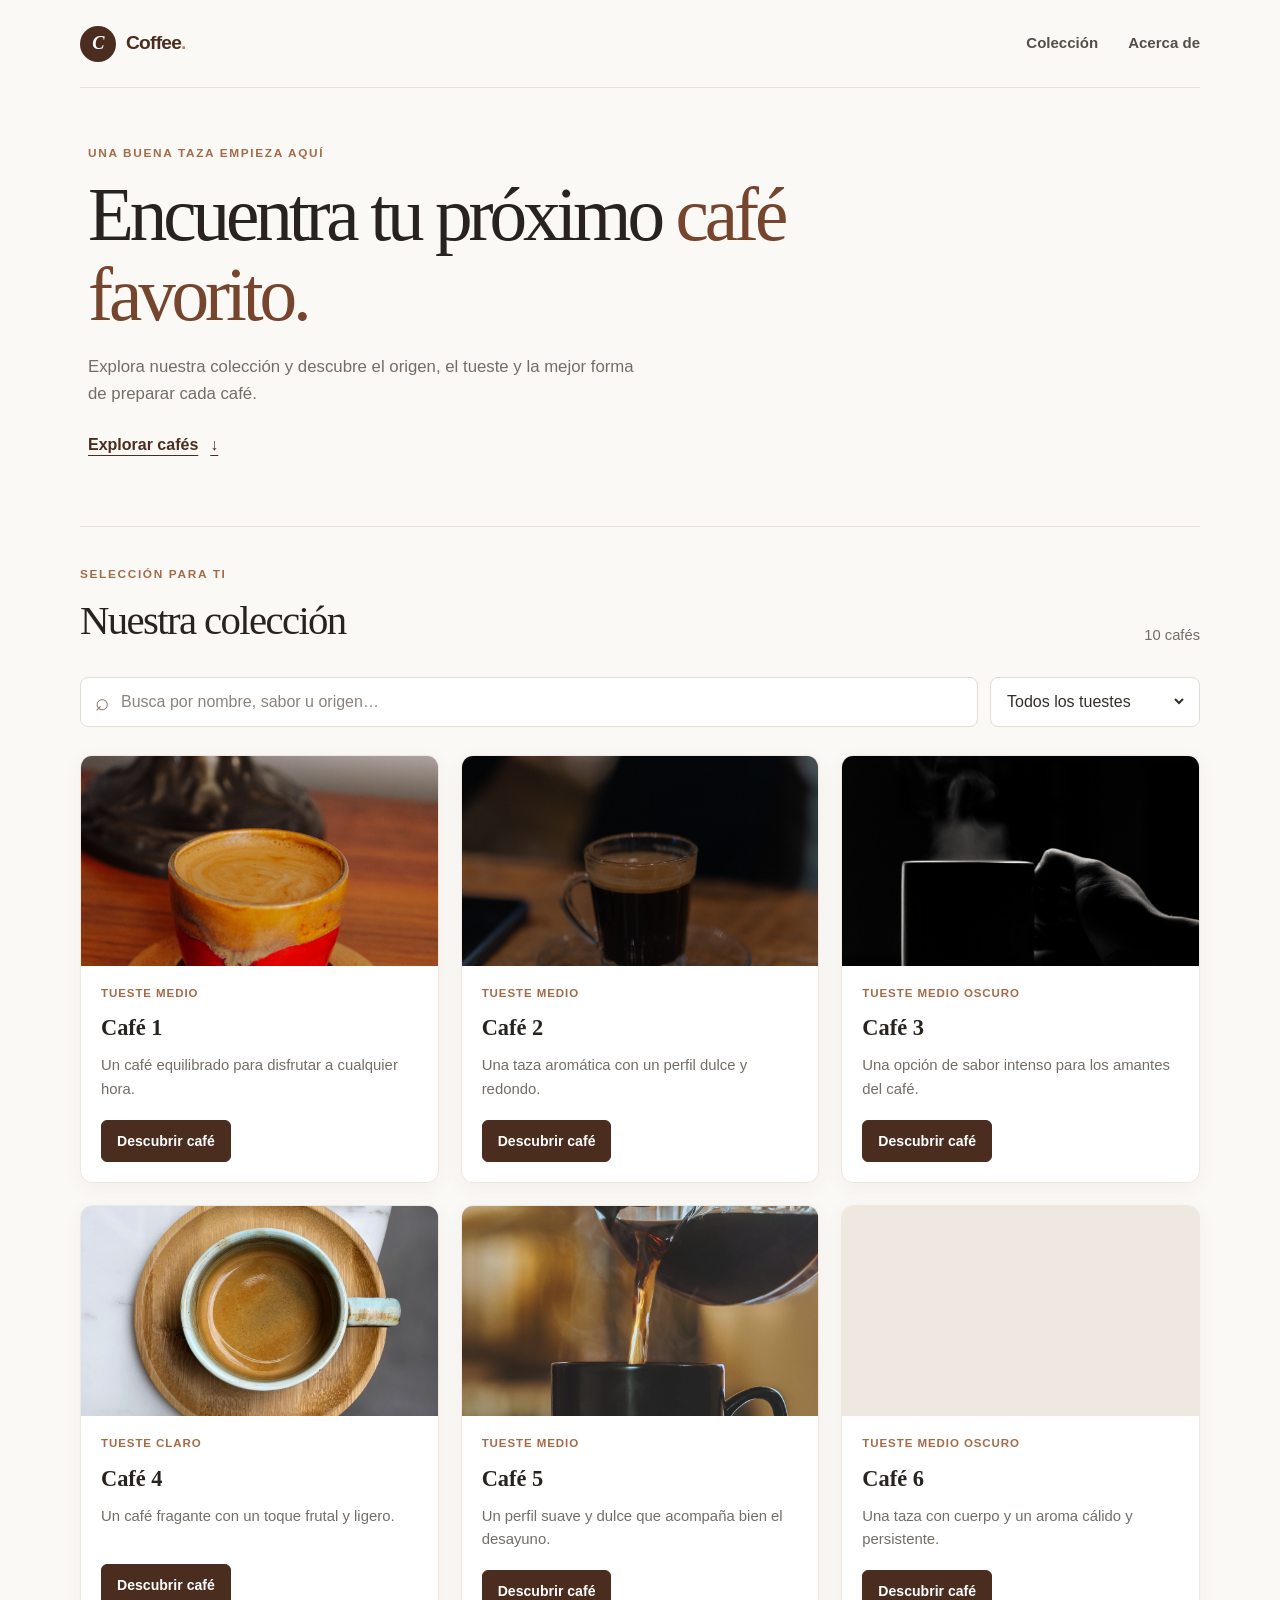
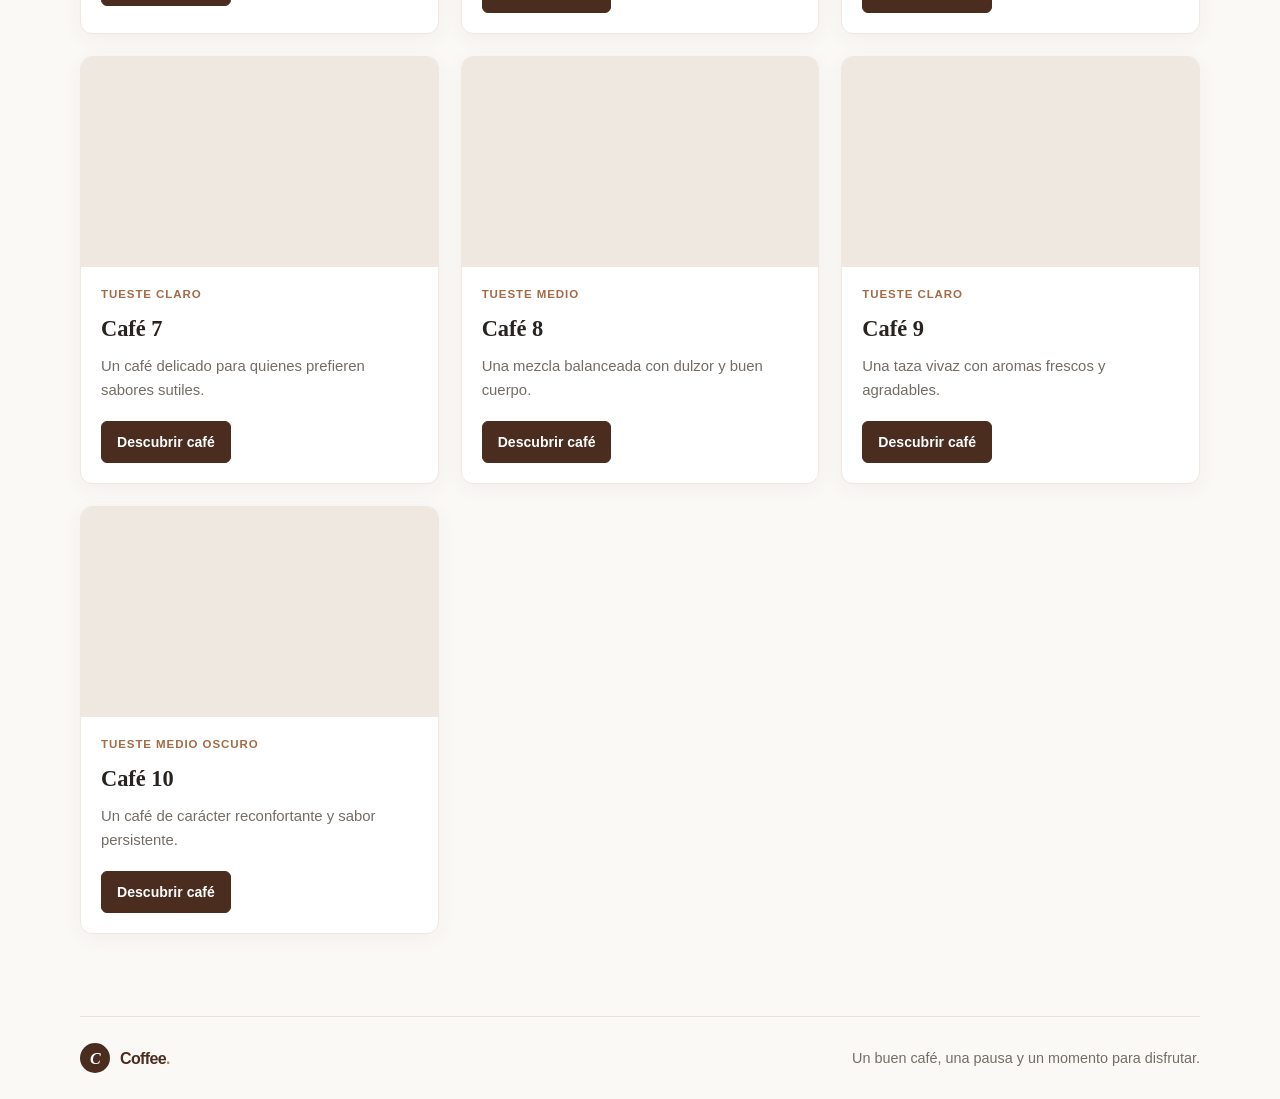
==== index.html @ 273d8b05 "chbuy code" ====
<!DOCTYPE html>
<html lang="es">

<head>
    <meta charset="UTF-8">
    <meta name="viewport" content="width=device-width, initial-scale=1.0">
    <meta http-equiv="X-UA-Compatible" content="ie=edge">

    <meta name="description" content="Descubre nuestra colección de cafés.">
    <link rel="stylesheet" href="./CSS/style.css">
    <link rel="manifest" href="./manifest.json">
    <link rel="apple-touch-icon" href="./Images/icons/icon-192x192.png">

    <meta name="apple-mobile-web-app-status-bar" content="#ffffff">
    <meta name="theme-color" content="#fdfdfd">

    <title>Coffee PWA</title>
</head>

<body>
    <main class="home-page">
        <header class="site-header">
            <a class="brand" href="./index.html" aria-label="Coffee PWA, inicio">
                <span class="brand-mark" aria-hidden="true">C</span>
                <span>Coffee<span class="brand-accent">.</span></span>
            </a>
            <nav class="site-nav" aria-label="Navegación principal">
                <a href="#collection">Colección</a>
                <a href="#about">Acerca de</a>
            </nav>
        </header>

        <section class="hero" aria-labelledby="hero-title">
            <p class="eyebrow">UNA BUENA TAZA EMPIEZA AQUÍ</p>
            <h1 id="hero-title">Encuentra tu próximo <span>café favorito.</span></h1>
            <p class="hero-copy">Explora nuestra colección y descubre el origen, el tueste y la mejor forma de preparar cada café.</p>
            <a class="hero-link" href="#collection">Explorar cafés <span aria-hidden="true">↓</span></a>
        </section>

        <section class="collection-section" id="collection" aria-labelledby="collection-title">
            <div class="section-heading">
                <div>
                    <p class="eyebrow">SELECCIÓN PARA TI</p>
                    <h2 id="collection-title">Nuestra colección</h2>
                </div>
                <p id="coffee-count" class="coffee-count" aria-live="polite"></p>
            </div>
            <div class="collection-controls">
                <label class="search-field">
                    <span class="visually-hidden">Buscar cafés</span>
                    <span class="search-icon" aria-hidden="true">⌕</span>
                    <input id="coffee-search" type="search" placeholder="Busca por nombre, sabor u origen…" autocomplete="off">
                </label>
                <label class="filter-field">
                    <span class="visually-hidden">Filtrar por tipo de tueste</span>
                    <select id="roast-filter">
                        <option value="all">Todos los tuestes</option>
                    </select>
                </label>
            </div>
            <div class="container" aria-live="polite"></div>
            <p id="empty-state" class="empty-state" hidden>No encontramos cafés con esos filtros. Prueba con otra búsqueda.</p>
        </section>

        <footer class="site-footer" id="about">
            <a class="brand footer-brand" href="./index.html">
                <span class="brand-mark" aria-hidden="true">C</span>
                <span>Coffee<span class="brand-accent">.</span></span>
            </a>
            <p>Un buen café, una pausa y un momento para disfrutar.</p>
        </footer>
    </main>

    <script src="./Javascript/app.js"></script>
</body>

</html>
---- CSS/style.css ----
:root {
    color-scheme: light;
    font-family: "Nunito", "Avenir Next", Avenir, sans-serif;
    color: #28231f;
    background: #fbf9f6;
    font-synthesis: none;
    text-rendering: optimizeLegibility;
    --coffee: #75452e;
    --coffee-dark: #4b2d20;
    --muted: #746d66;
    --surface: #fff;
    --line: #e9e2db;
}

* {
    box-sizing: border-box;
}

html {
    scroll-behavior: smooth;
}

body {
    min-width: 320px;
    margin: 0;
    font-size: 1rem;
    line-height: 1.6;
    background: #fbf9f6;
}

button,
input,
select {
    font: inherit;
}

a {
    color: inherit;
}

a:focus-visible,
input:focus-visible,
select:focus-visible {
    outline: 3px solid #ad7755;
    outline-offset: 3px;
}

.home-page {
    width: min(1120px, calc(100% - 48px));
    margin: 0 auto;
}

.site-header,
.detail-header {
    min-height: 88px;
    display: flex;
    align-items: center;
    justify-content: space-between;
    gap: 24px;
    border-bottom: 1px solid var(--line);
}

.brand {
    display: inline-flex;
    align-items: center;
    gap: 10px;
    color: var(--coffee-dark);
    font-size: 1.2rem;
    font-weight: 800;
    letter-spacing: -0.04em;
    text-decoration: none;
}

.brand-mark {
    display: grid;
    width: 36px;
    height: 36px;
    place-items: center;
    border-radius: 50%;
    background: var(--coffee-dark);
    color: #fff;
    font-family: Georgia, serif;
    font-size: 1.15rem;
    font-style: italic;
}

.brand-accent {
    color: #bf855e;
}

.site-nav {
    display: flex;
    gap: 30px;
}

.site-nav a,
.back-link {
    color: #554d46;
    font-size: 0.94rem;
    font-weight: 650;
    text-decoration: none;
    transition: color 160ms ease;
}

.site-nav a:hover,
.back-link:hover {
    color: #a3643e;
}

.hero {
    min-height: 380px;
    display: flex;
    flex-direction: column;
    align-items: flex-start;
    justify-content: center;
    padding: 56px 8px 68px;
}

.eyebrow {
    margin: 0 0 12px;
    color: #a36b48;
    font-size: 0.74rem;
    font-weight: 800;
    letter-spacing: 0.14em;
}

.hero h1 {
    max-width: 720px;
    margin: 0;
    font-family: Georgia, "Times New Roman", serif;
    font-size: clamp(2.7rem, 6vw, 4.7rem);
    font-weight: 500;
    letter-spacing: -0.055em;
    line-height: 1.06;
}

.hero h1 span {
    color: var(--coffee);
}

.hero-copy {
    max-width: 560px;
    margin: 20px 0 24px;
    color: var(--muted);
    font-size: 1.05rem;
}

.hero-link {
    display: inline-flex;
    align-items: center;
    gap: 12px;
    color: var(--coffee-dark);
    font-weight: 800;
    text-decoration-thickness: 1px;
    text-underline-offset: 5px;
}

.collection-section {
    padding: 38px 0 82px;
    border-top: 1px solid var(--line);
    scroll-margin-top: 20px;
}

.section-heading {
    display: flex;
    align-items: flex-end;
    justify-content: space-between;
    gap: 20px;
    margin-bottom: 24px;
}

.section-heading .eyebrow {
    margin-bottom: 4px;
}

.section-heading h2 {
    margin: 0;
    font-family: Georgia, "Times New Roman", serif;
    font-size: clamp(1.9rem, 4vw, 2.55rem);
    font-weight: 500;
    letter-spacing: -0.04em;
}

.coffee-count {
    margin: 0 0 5px;
    color: var(--muted);
    font-size: 0.92rem;
}

.collection-controls {
    display: flex;
    gap: 12px;
    margin-bottom: 28px;
}

.search-field,
.filter-field {
    min-height: 50px;
    display: flex;
    align-items: center;
    border: 1px solid #e3dcd4;
    border-radius: 8px;
    background: var(--surface);
}

.search-field {
    flex: 1;
    gap: 10px;
    padding: 0 14px;
}

.search-icon {
    color: #8b786a;
    font-size: 1.5rem;
    line-height: 1;
}

.search-field input,
.filter-field select {
    width: 100%;
    min-width: 0;
    border: 0;
    outline: 0;
    background: transparent;
    color: #342e29;
}

.search-field input::placeholder {
    color: #8a837c;
}

.search-field:focus-within,
.filter-field:focus-within {
    outline: 3px solid #ad7755;
    outline-offset: 2px;
}

.search-field input:focus-visible,
.filter-field select:focus-visible {
    outline: 0;
}

.filter-field {
    width: 210px;
    padding: 0 12px;
}

.container {
    display: grid;
    grid-template-columns: repeat(3, minmax(0, 1fr));
    gap: 22px;
}

.card {
    overflow: hidden;
    border: 1px solid #eee8e1;
    border-radius: 12px;
    background: var(--surface);
    box-shadow: 0 5px 20px rgb(64 43 27 / 5%);
    transition: transform 180ms ease, box-shadow 180ms ease;
}

.card:hover {
    transform: translateY(-4px);
    box-shadow: 0 14px 30px rgb(64 43 27 / 11%);
}

.card img {
    display: block;
    width: 100%;
    height: 210px;
    object-fit: cover;
    background: #eee8e1;
}

.card-content {
    min-height: 210px;
    display: flex;
    flex-direction: column;
    align-items: flex-start;
    padding: 18px 20px 20px;
}

.roast-label {
    margin: 0 0 8px;
    color: #a36b48;
    font-size: 0.72rem;
    font-weight: 800;
    letter-spacing: 0.08em;
    text-transform: uppercase;
}

.card h3 {
    margin: 0;
    font-family: Georgia, "Times New Roman", serif;
    font-size: 1.4rem;
    font-weight: 600;
}

.card-description {
    margin: 8px 0 18px;
    color: var(--muted);
    font-size: 0.93rem;
}

.coffee-link,
.button-link {
    display: inline-flex;
    align-items: center;
    justify-content: center;
    min-height: 42px;
    margin-top: auto;
    padding: 9px 15px;
    border: 1px solid var(--coffee-dark);
    border-radius: 6px;
    background: var(--coffee-dark);
    color: #fff;
    font-size: 0.88rem;
    font-weight: 750;
    text-decoration: none;
    transition: background 160ms ease, border-color 160ms ease;
}

.coffee-link:hover,
.button-link:hover {
    border-color: #75452e;
    background: #75452e;
}

.empty-state {
    padding: 30px;
    border: 1px dashed #d8c9bc;
    border-radius: 10px;
    color: var(--muted);
    text-align: center;
}

.site-footer {
    display: flex;
    align-items: center;
    justify-content: space-between;
    gap: 20px;
    padding: 26px 0;
    border-top: 1px solid var(--line);
    color: var(--muted);
    font-size: 0.9rem;
}

.site-footer p {
    margin: 0;
    text-align: right;
}

.footer-brand {
    color: var(--coffee-dark);
    font-size: 1rem;
}

.footer-brand .brand-mark {
    width: 30px;
    height: 30px;
    font-size: 1rem;
}

.coffee-detail-page {
    width: min(900px, calc(100% - 48px));
    margin: 0 auto;
    padding-bottom: 64px;
    text-align: left;
}

.detail-header {
    margin-bottom: 32px;
}

.back-link {
    color: var(--coffee);
}

.coffee-detail {
    overflow: hidden;
    border: 1px solid #eee8e1;
    border-radius: 14px;
    background: var(--surface);
    box-shadow: 0 10px 35px rgb(64 43 27 / 8%);
}

.coffee-detail-image {
    display: block;
    width: 100%;
    max-height: 430px;
    object-fit: cover;
    background: #eee8e1;
}

.coffee-detail-content {
    padding: clamp(24px, 5vw, 48px);
}

.coffee-detail-content h1 {
    margin: 0 0 12px;
    color: var(--coffee-dark);
    font-family: Georgia, "Times New Roman", serif;
    font-size: clamp(2rem, 5vw, 3.2rem);
    font-weight: 500;
    letter-spacing: -0.04em;
    line-height: 1.15;
}

.coffee-detail-description {
    max-width: 680px;
    margin: 0 0 30px;
    color: var(--muted);
    font-size: 1.05rem;
}

.coffee-facts {
    display: grid;
    grid-template-columns: repeat(2, minmax(0, 1fr));
    gap: 24px;
    margin: 0;
    padding-top: 26px;
    border-top: 1px solid var(--line);
}

.coffee-facts dt {
    margin-bottom: 5px;
    color: #a36b48;
    font-size: 0.75rem;
    font-weight: 800;
    letter-spacing: 0.1em;
    text-transform: uppercase;
}

.coffee-facts dd {
    margin: 0;
    color: #554d46;
    line-height: 1.6;
}

.coffee-not-found {
    display: flex;
    flex-direction: column;
    align-items: flex-start;
    gap: 14px;
    padding: 32px;
    border: 1px solid var(--line);
    border-radius: 12px;
    background: var(--surface);
    color: var(--muted);
}

.coffee-not-found .eyebrow {
    margin: 0;
}

.visually-hidden {
    position: absolute;
    width: 1px;
    height: 1px;
    overflow: hidden;
    clip: rect(0, 0, 0, 0);
    white-space: nowrap;
    clip-path: inset(50%);
}

[hidden] {
    display: none !important;
}

@media (max-width: 800px) {
    .container {
        grid-template-columns: repeat(2, minmax(0, 1fr));
        gap: 16px;
    }

    .card img {
        height: 190px;
    }
}

@media (max-width: 560px) {
    .home-page,
    .coffee-detail-page {
        width: min(100% - 32px, 460px);
    }

    .site-header,
    .detail-header {
        min-height: 72px;
    }

    .site-nav {
        gap: 16px;
    }

    .site-nav a,
    .back-link {
        font-size: 0.84rem;
    }

    .hero {
        min-height: 330px;
        padding: 48px 0;
    }

    .hero-copy {
        font-size: 0.98rem;
    }

    .collection-section {
        padding-top: 30px;
    }

    .section-heading {
        align-items: flex-start;
    }

    .collection-controls {
        flex-direction: column;
    }

    .filter-field {
        width: 100%;
    }

    .container {
        grid-template-columns: 1fr;
        gap: 16px;
    }

    .card {
        display: grid;
        grid-template-columns: 38% 1fr;
    }

    .card img {
        height: 100%;
        min-height: 180px;
    }

    .card-content {
        min-height: 180px;
        padding: 16px;
    }

    .card h3 {
        font-size: 1.2rem;
    }

    .card-description {
        font-size: 0.87rem;
    }

    .site-footer {
        align-items: flex-start;
        flex-direction: column;
        gap: 12px;
    }

    .site-footer p {
        text-align: left;
    }

    .detail-header {
        margin-bottom: 22px;
    }

    .coffee-detail-image {
        max-height: 290px;
    }

    .coffee-facts {
        grid-template-columns: 1fr;
        gap: 18px;
    }
}

@media (prefers-reduced-motion: reduce) {
    *,
    *::before,
    *::after {
        scroll-behavior: auto !important;
        transition-duration: 0.01ms !important;
    }
}
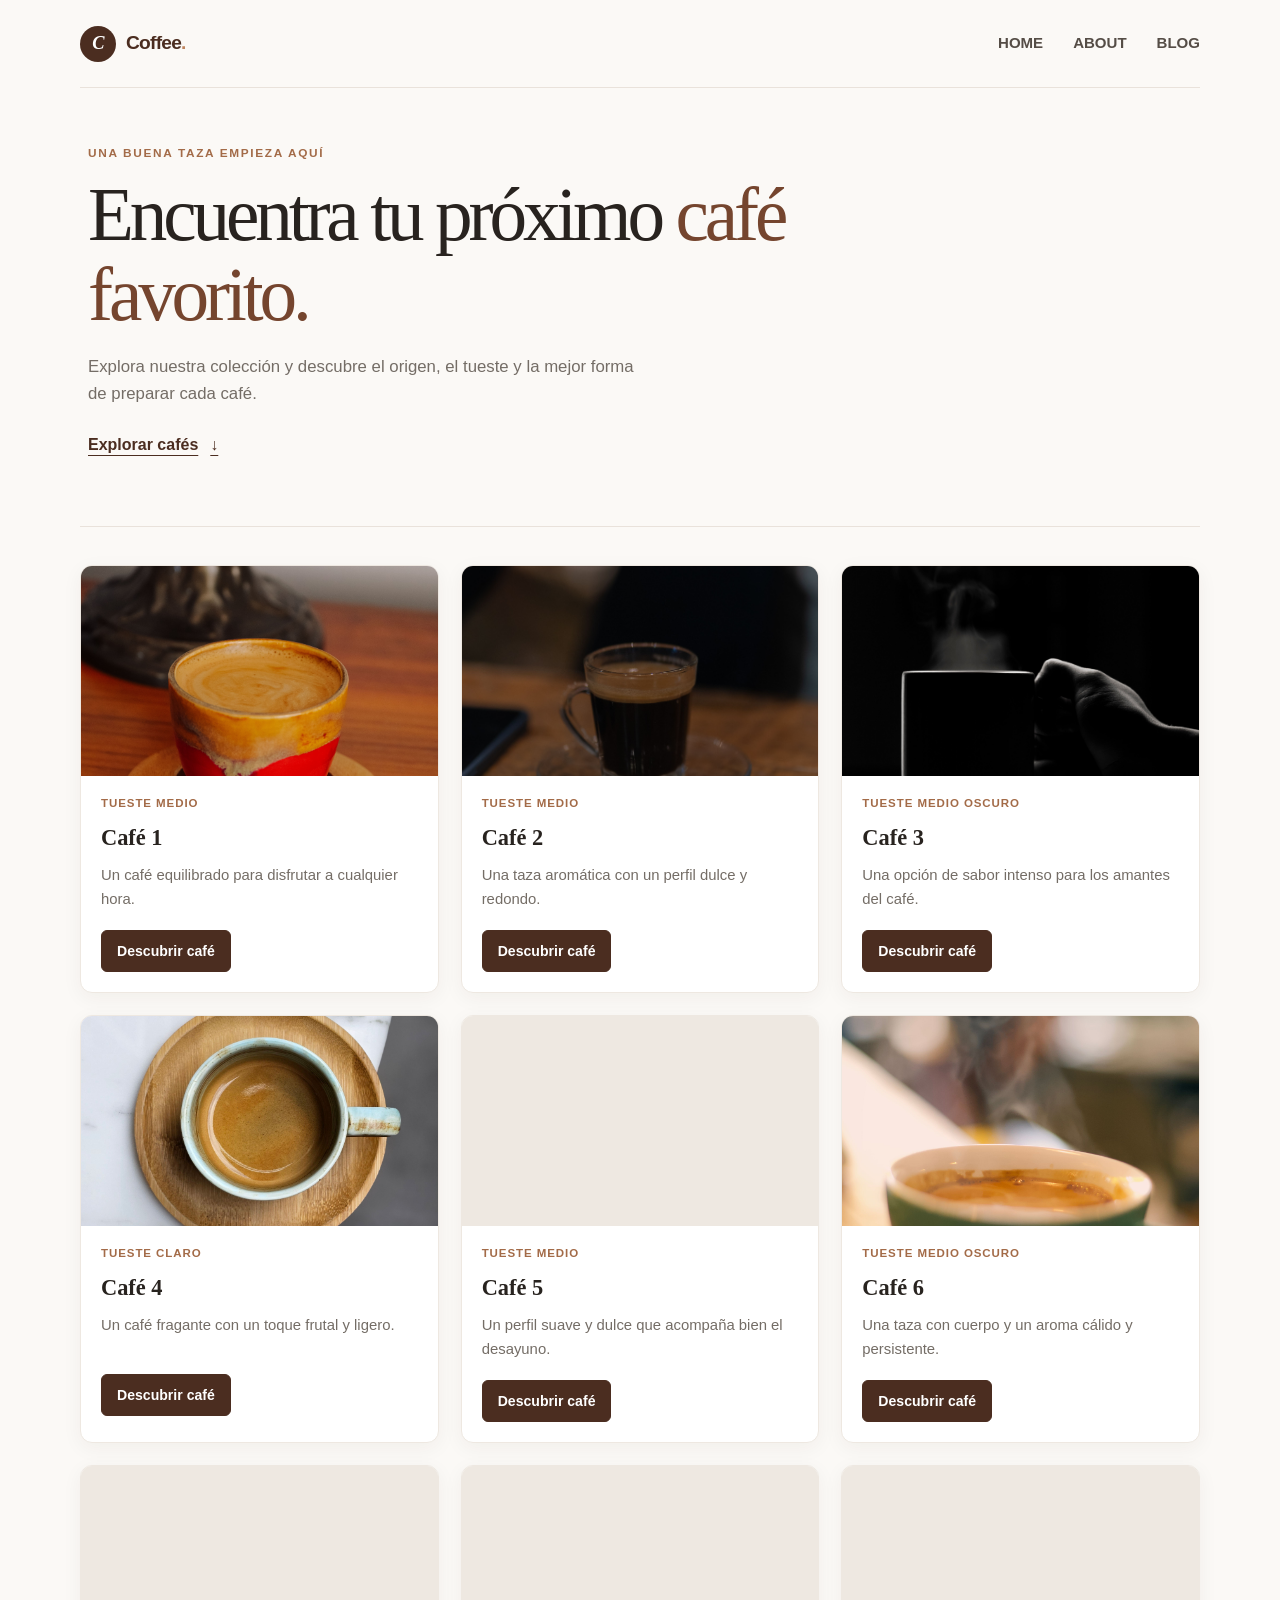
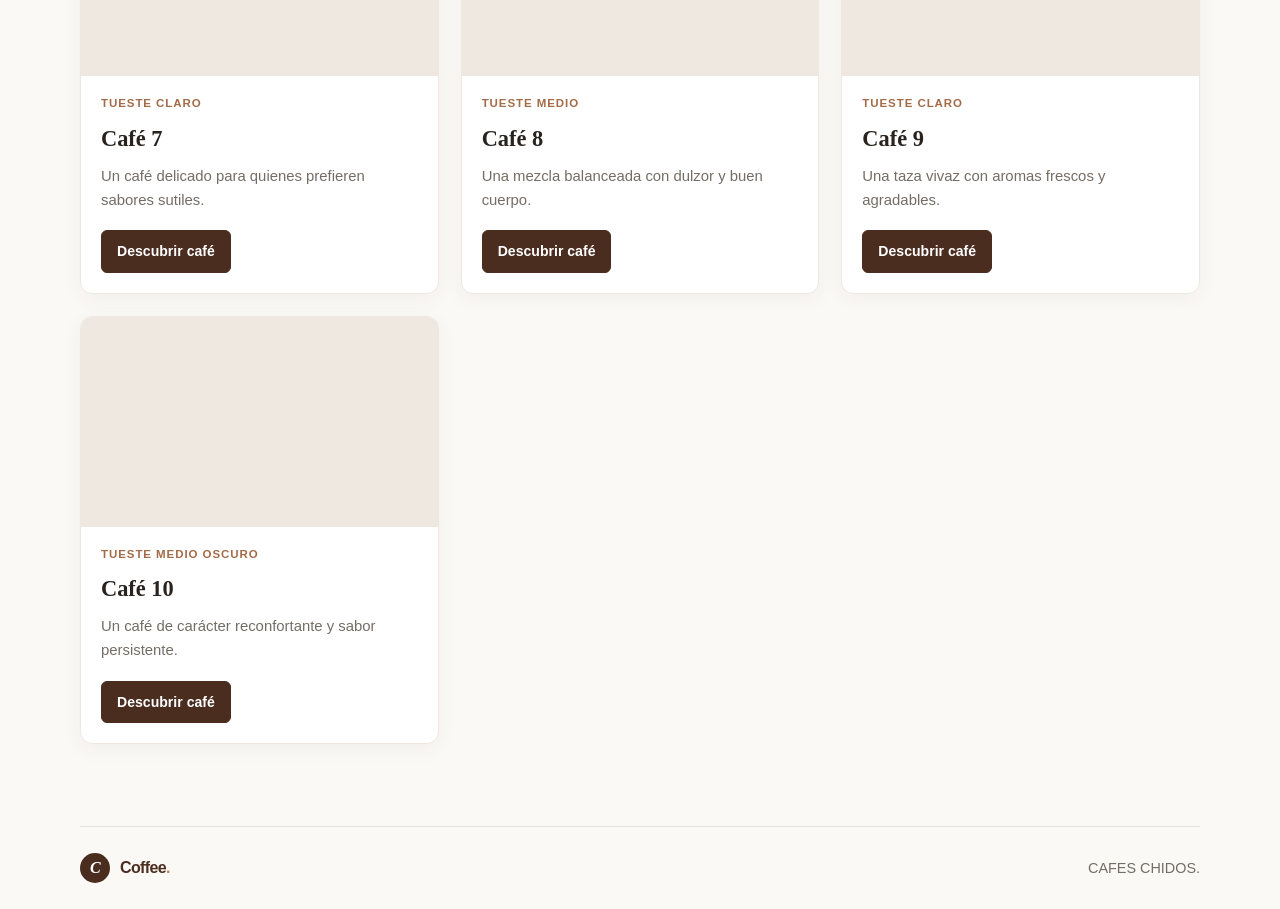
==== commit ab08a20e: "Lanzamiento a git" ====
--- a/index.html
+++ b/index.html
@@ -25,8 +25,9 @@
                 <span>Coffee<span class="brand-accent">.</span></span>
             </a>
             <nav class="site-nav" aria-label="Navegación principal">
-                <a href="#collection">Colección</a>
-                <a href="#about">Acerca de</a>
+                <a href="#collection">HOME</a>
+                <a href="#about">ABOUT</a>
+                <a href="#about">BLOG</a>
             </nav>
         </header>
 
@@ -38,28 +39,7 @@
         </section>
 
         <section class="collection-section" id="collection" aria-labelledby="collection-title">
-            <div class="section-heading">
-                <div>
-                    <p class="eyebrow">SELECCIÓN PARA TI</p>
-                    <h2 id="collection-title">Nuestra colección</h2>
-                </div>
-                <p id="coffee-count" class="coffee-count" aria-live="polite"></p>
-            </div>
-            <div class="collection-controls">
-                <label class="search-field">
-                    <span class="visually-hidden">Buscar cafés</span>
-                    <span class="search-icon" aria-hidden="true">⌕</span>
-                    <input id="coffee-search" type="search" placeholder="Busca por nombre, sabor u origen…" autocomplete="off">
-                </label>
-                <label class="filter-field">
-                    <span class="visually-hidden">Filtrar por tipo de tueste</span>
-                    <select id="roast-filter">
-                        <option value="all">Todos los tuestes</option>
-                    </select>
-                </label>
-            </div>
             <div class="container" aria-live="polite"></div>
-            <p id="empty-state" class="empty-state" hidden>No encontramos cafés con esos filtros. Prueba con otra búsqueda.</p>
         </section>
 
         <footer class="site-footer" id="about">
@@ -67,7 +47,7 @@
                 <span class="brand-mark" aria-hidden="true">C</span>
                 <span>Coffee<span class="brand-accent">.</span></span>
             </a>
-            <p>Un buen café, una pausa y un momento para disfrutar.</p>
+            <p>CAFES CHIDOS.</p>
         </footer>
     </main>
 
